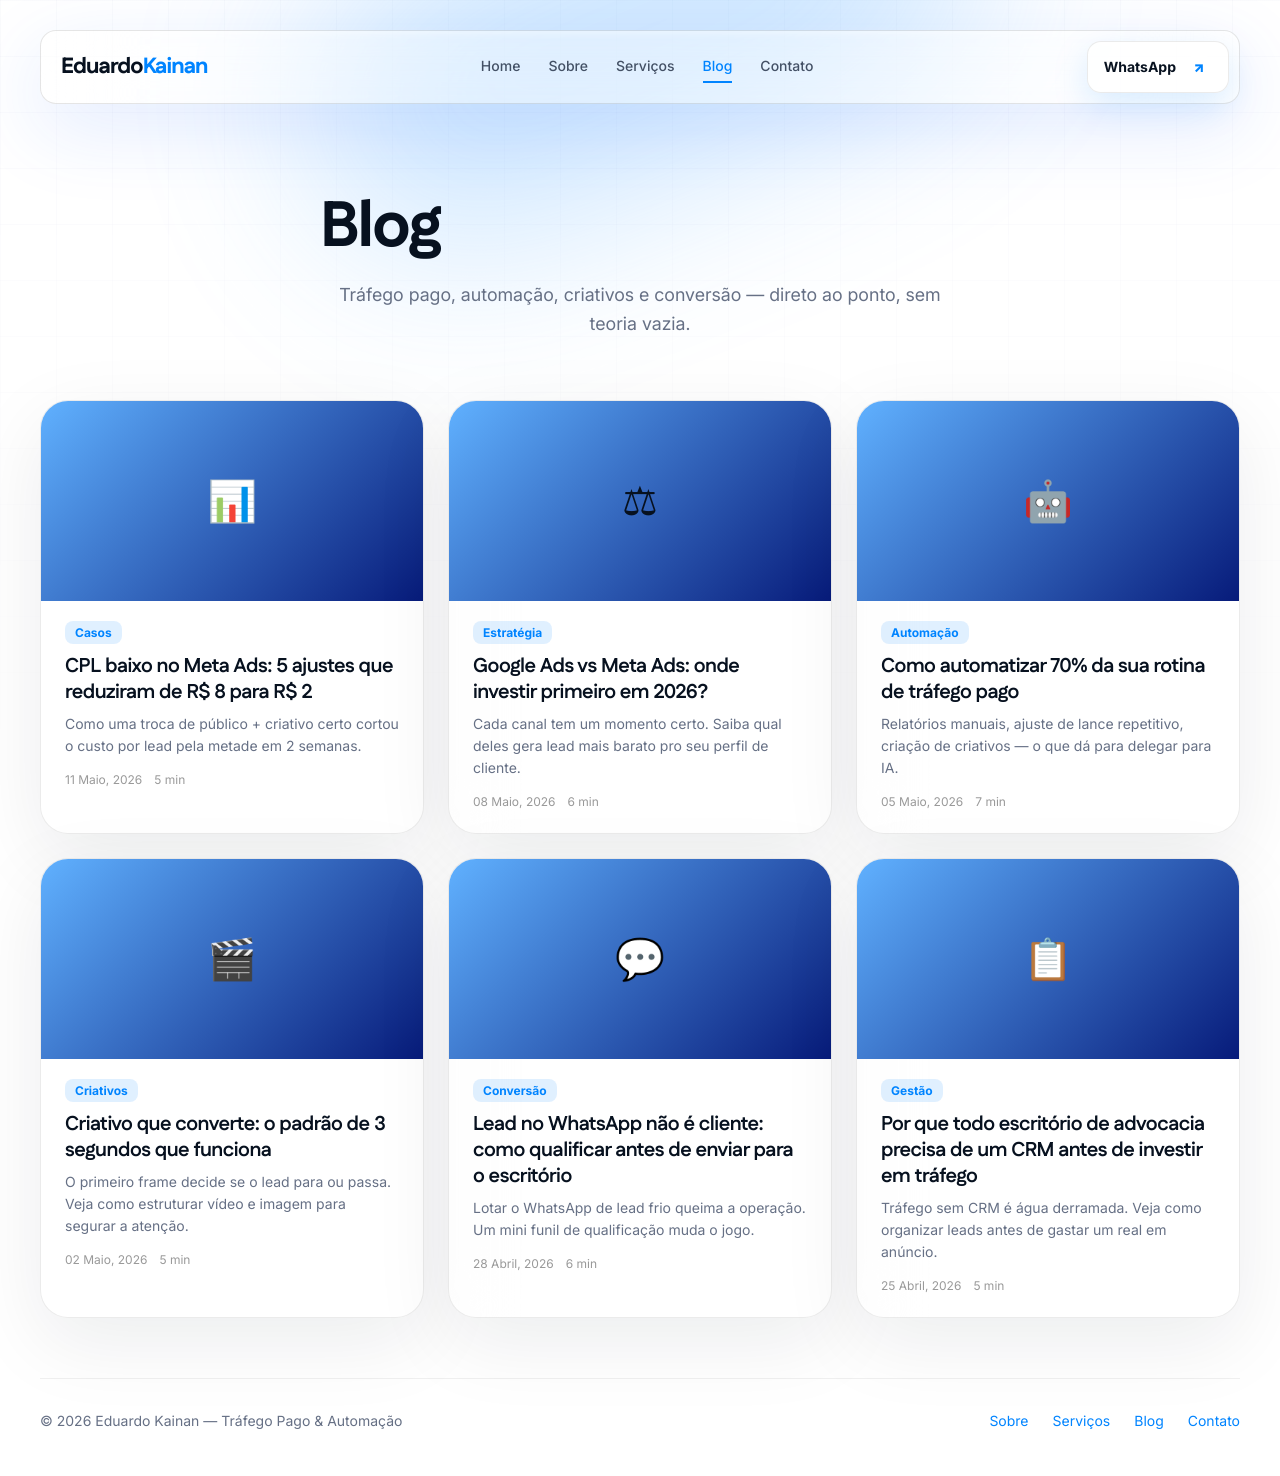
==== blog.html @ 5143cd93 "feat: site completo com blog, servicos, sobre e contato" ====
<!DOCTYPE html>
<html lang="pt-BR">
<head>
  <meta charset="UTF-8" />
  <meta name="viewport" content="width=device-width, initial-scale=1.0" />
  <title>Blog | Eduardo Kainan</title>
  <meta name="description" content="Artigos sobre tráfego pago, automação, Meta Ads, Google Ads e captação de clientes para advogados e prestadores de serviço." />
  <link rel="preconnect" href="https://fonts.googleapis.com">
  <link rel="preconnect" href="https://fonts.gstatic.com" crossorigin>
  <link href="https://fonts.googleapis.com/css2?family=Fustat:wght@700;800&family=Inter:wght@400;500;600;700;800&display=swap" rel="stylesheet">
  <link rel="stylesheet" href="css/style.css">
</head>
<body>
  <main class="page">
    <div class="glow-wrap" aria-hidden="true">
      <div class="glow blog"></div>
      <div class="soft-grid"></div>
    </div>

    <div class="navbar-shell">
      <nav class="navbar" aria-label="Menu principal">
        <a href="/" class="brand">Eduardo<span>Kainan</span></a>
        <div class="nav-links">
          <a href="/">Home</a>
          <a href="sobre">Sobre</a>
          <a href="servicos">Serviços</a>
          <a href="blog.html">Blog</a>
          <a href="contato">Contato</a>
        </div>
        <a class="signup" href="https://wa.me/5500000000000">WhatsApp <span class="arrow">↗</span></a>
      </nav>
    </div>

    <div class="page-header">
      <h1 class="reveal">Blog</h1>
      <p class="reveal">Tráfego pago, automação, criativos e conversão — direto ao ponto, sem teoria vazia.</p>
    </div>

    <div class="container" id="blog-container">
      <div class="blog-grid" id="blog-grid"></div>
    </div>

    <div class="container" id="post-container" style="display: none;">
      <article class="blog-post" id="post-content"></article>
      <div style="text-align: center; padding-bottom: 60px;">
        <a class="ghost-link" href="blog.html" style="font-size: 15px;">← Voltar para o blog</a>
      </div>
    </div>

    <footer class="container">
      <span>&copy; 2026 Eduardo Kainan — Tráfego Pago & Automação</span>
      <div class="footer-links">
        <a href="sobre">Sobre</a>
        <a href="servicos">Serviços</a>
        <a href="blog.html">Blog</a>
        <a href="contato">Contato</a>
      </div>
    </footer>
  </main>

  <script src="js/blog-data.js"></script>
  <script src="js/nav.js"></script>
  <script>
    (function() {
      const grid = document.getElementById('blog-grid');
      const postContainer = document.getElementById('post-container');
      const postContent = document.getElementById('post-content');
      const params = new URLSearchParams(window.location.search);
      const slug = params.get('post');

      if (slug) {
        const post = BLOG_POSTS.find(p => p.slug === slug);
        if (post) {
          grid.style.display = 'none';
          postContainer.style.display = 'block';
          document.title = post.title + ' | Eduardo Kainan';
          postContent.innerHTML = `
            <div class="post-header reveal">
              <span class="tag">${post.category}</span>
              <h1>${post.title}</h1>
              <div class="meta">${post.date} · ${post.readTime} de leitura</div>
            </div>
            <div class="post-content reveal">${post.content}</div>
          `;

          // Add CTA at end of post
          const cta = document.createElement('div');
          cta.className = 'cta-panel reveal';
          cta.style.cssText = 'margin: 50px 0;';
          cta.innerHTML = `
            <div>
              <h2>Gostou do conteúdo?</h2>
              <p>Me chama no WhatsApp pra gente conversar sobre sua estratégia de tráfego pago.</p>
            </div>
            <a class="primary-cta" href="https://wa.me/5500000000000">Falar com Eduardo <span class="arrow">→</span></a>
          `;
          postContent.appendChild(cta);

          // Re-run reveals
          setTimeout(() => {
            document.querySelectorAll('.reveal').forEach(el => el.classList.add('show'));
          }, 100);
          return;
        }
      }

      // Show blog grid
      if (BLOG_POSTS.length === 0) {
        grid.innerHTML = '<p style="text-align:center;color:var(--muted);padding:60px 0;">Nenhum post publicado ainda. Volte em breve!</p>';
      } else {
        BLOG_POSTS.forEach((post, i) => {
          const card = document.createElement('article');
          card.className = 'blog-card reveal';
          card.innerHTML = `
            <div class="card-img">${post.emoji}</div>
            <div class="card-body">
              <span class="tag">${post.category}</span>
              <h3>${post.title}</h3>
              <p>${post.excerpt}</p>
              <div class="meta">
                <span>${post.date}</span>
                <span>${post.readTime}</span>
              </div>
            </div>
          `;
          card.addEventListener('click', () => {
            window.location.href = 'blog.html?post=' + post.slug;
          });
          grid.appendChild(card);
        });
      }

      // Trigger reveals after render
      setTimeout(() => {
        document.querySelectorAll('.reveal').forEach(el => el.classList.add('show'));
      }, 100);
    })();
  </script>
</body>
</html>
---- css/style.css ----
:root {
  --brand: #0084ff;
  --brand-strong: #071B7A;
  --blue-a: #60B1FF;
  --blue-b: #319AFF;
  --ink: #07111F;
  --muted: #667085;
  --line: rgba(0, 0, 0, .10);
  --glass: rgba(255, 255, 255, .30);
  --orange: #FF801E;
  --radius: 28px;
  --radius-sm: 16px;
  --shadow-card: inset 0 4px 4px rgba(255,255,255,.25), 0 24px 80px rgba(16,24,40,.08);
  --shadow-cta: inset 0 4px 4px rgba(255,255,255,.35), 0 24px 56px rgba(0,132,255,.27);
}

* { box-sizing: border-box; }

html {
  scroll-behavior: smooth;
  -webkit-font-smoothing: antialiased;
  text-rendering: geometricPrecision;
}

body {
  margin: 0;
  font-family: Inter, system-ui, -apple-system, BlinkMacSystemFont, sans-serif;
  background: #fff;
  color: var(--ink);
  overflow-x: hidden;
}

a { color: inherit; text-decoration: none; }
img { max-width: 100%; display: block; }

/* ========== PAGE WRAP ========== */
.page {
  position: relative;
  min-height: 100vh;
  background: #fff;
  isolation: isolate;
  overflow: hidden;
}

.glow-wrap {
  position: absolute;
  inset: 0;
  z-index: -2;
  pointer-events: none;
  overflow: hidden;
}

.glow {
  position: absolute;
  border-radius: 999px;
  filter: blur(90px);
  opacity: .55;
  transform: rotate(-22deg);
}

.glow.one {
  width: 520px;
  height: 260px;
  left: -110px;
  top: -80px;
  background: var(--blue-a);
}

.glow.two {
  width: 420px;
  height: 220px;
  left: 170px;
  top: -35px;
  background: var(--blue-b);
  opacity: .36;
}

.glow.blog {
  width: 700px;
  height: 300px;
  left: 50%;
  top: -120px;
  transform: translateX(-50%) rotate(-22deg);
  background: var(--blue-a);
  opacity: .30;
}

.soft-grid {
  position: absolute;
  inset: 0;
  z-index: -1;
  background-image: linear-gradient(rgba(7,27,122,.035) 1px, transparent 1px), linear-gradient(90deg, rgba(7,27,122,.035) 1px, transparent 1px);
  background-size: 56px 56px;
  mask-image: linear-gradient(to bottom, rgba(0,0,0,.55), transparent 55%);
  pointer-events: none;
}

/* ========== NAVBAR ========== */
.navbar-shell {
  position: sticky;
  top: 30px;
  z-index: 50;
  display: flex;
  justify-content: center;
  padding: 0 20px;
  pointer-events: none;
}

.navbar {
  width: 100%;
  max-width: 1200px;
  display: flex;
  align-items: center;
  justify-content: space-between;
  gap: 30px;
  padding: 10px 10px 10px 20px;
  border-radius: var(--radius-sm);
  border: 1px solid rgba(0,0,0,.10);
  background: rgba(255,255,255,.30);
  backdrop-filter: blur(50px);
  -webkit-backdrop-filter: blur(50px);
  box-shadow: inset 0 4px 4px rgba(255,255,255,.25), 0 24px 80px rgba(31,99,255,.13);
  pointer-events: auto;
}

.brand {
  font-family: Fustat, Inter, sans-serif;
  font-weight: 800;
  letter-spacing: -.04em;
  font-size: 22px;
  white-space: nowrap;
}

.brand span { color: var(--brand); }

.nav-links {
  display: flex;
  align-items: center;
  gap: 28px;
  color: #435065;
  font-size: 14px;
  font-weight: 500;
}

.nav-links a {
  padding: 6px 0;
  border-bottom: 2px solid transparent;
  transition: border-color .2s, color .2s;
}

.nav-links a:hover,
.nav-links a.active {
  color: var(--brand);
  border-bottom-color: var(--brand);
}

.signup {
  display: inline-flex;
  align-items: center;
  gap: 10px;
  padding: 12px 16px;
  border-radius: 14px;
  border: 1px solid rgba(0,0,0,.08);
  background: rgba(255,255,255,.45);
  box-shadow: inset 0 4px 4px rgba(255,255,255,.35), 0 12px 36px rgba(0,132,255,.16);
  font-size: 14px;
  font-weight: 700;
  transition: transform .25s ease, box-shadow .25s ease;
}

.signup:hover { transform: translateY(-2px); box-shadow: inset 0 4px 4px rgba(255,255,255,.35), 0 18px 44px rgba(0,132,255,.22); }

.arrow {
  display: grid;
  place-items: center;
  width: 26px;
  height: 26px;
  border-radius: 50%;
  background: #fff;
  color: var(--brand);
  font-weight: 900;
}

/* ========== CONTAINER ========== */
.container {
  width: min(1200px, calc(100% - 56px));
  margin: 0 auto;
  position: relative;
  z-index: 10;
}

/* ========== PAGE HEADER ========== */
.page-header {
  text-align: center;
  padding: 120px 0 60px;
}

.page-header h1 {
  font-family: Fustat, Inter, sans-serif;
  font-weight: 800;
  font-size: clamp(48px, 5vw, 72px);
  line-height: 1.05;
  letter-spacing: -2px;
  margin: 0 0 20px;
}

.page-header p {
  color: var(--muted);
  font-size: 18px;
  max-width: 640px;
  margin: 0 auto;
  line-height: 1.62;
}

/* ========== HERO (home) ========== */
.hero {
  min-height: calc(100vh - 30px);
  display: grid;
  grid-template-columns: minmax(0, .94fr) minmax(360px, 1.06fr);
  align-items: center;
  gap: clamp(24px, 4vw, 80px);
  padding: 112px 0 70px;
}

.hero-left { padding-top: 42px; }

.proof-badge {
  width: fit-content;
  display: inline-flex;
  align-items: center;
  gap: 10px;
  padding: 10px 14px;
  border: 1px solid rgba(0,0,0,.08);
  border-radius: 999px;
  background: rgba(255,255,255,.72);
  backdrop-filter: blur(18px);
  box-shadow: 0 18px 60px rgba(16,24,40,.08);
  font-size: 14px;
  color: #263244;
  margin-bottom: 28px;
}

.stars { letter-spacing: 1px; color: var(--orange); font-size: 14px; }

h1 {
  font-family: Fustat, Inter, sans-serif;
  font-weight: 800;
  font-size: clamp(54px, 5.2vw, 75px);
  line-height: 1.05;
  letter-spacing: -2px;
  margin: 0;
  max-width: 760px;
}

.hero-subtitle {
  margin: 26px 0 34px;
  max-width: 630px;
  color: var(--muted);
  font-size: 18px;
  line-height: 1.62;
  letter-spacing: -1px;
}

.hero-actions {
  display: flex;
  align-items: center;
  gap: 14px;
  flex-wrap: wrap;
}

.primary-cta {
  display: inline-flex;
  align-items: center;
  justify-content: center;
  gap: 14px;
  padding: 17px 18px 17px 24px;
  border-radius: var(--radius-sm);
  border: 1px solid rgba(255,255,255,.28);
  background: rgba(0,132,255,.80);
  color: #fff;
  font-weight: 800;
  backdrop-filter: blur(2px);
  box-shadow: var(--shadow-cta);
  transition: transform .25s ease, box-shadow .25s ease;
}

.primary-cta:hover {
  transform: scale(1.02);
  box-shadow: inset 0 4px 4px rgba(255,255,255,.35), 0 32px 72px rgba(0,132,255,.34);
}

.primary-cta .arrow { width: 34px; height: 34px; color: var(--brand); }

.ghost-link {
  display: inline-flex;
  align-items: center;
  color: #344054;
  font-weight: 700;
  padding: 16px 10px;
}

.hero-right {
  position: relative;
  min-height: 660px;
  display: grid;
  place-items: center;
}

.orb-video {
  position: absolute;
  width: min(820px, 108vw);
  height: auto;
  transform: scale(1.25) translate(5%, -1%);
  mix-blend-mode: screen;
  filter: hue-rotate(-55deg) saturate(250%) brightness(1.2) contrast(1.1);
  opacity: .98;
  pointer-events: none;
  z-index: 0;
}

.portrait-card {
  position: relative;
  z-index: 3;
  width: min(440px, 72%);
  aspect-ratio: 9 / 16;
  border-radius: 30px;
  overflow: hidden;
  background: rgba(255,255,255,.34);
  border: 1px solid rgba(0,0,0,.08);
  box-shadow: inset 0 4px 4px rgba(255,255,255,.25), 0 34px 100px rgba(0,37,99,.20);
  backdrop-filter: blur(24px);
  animation: portraitFloat 6s ease-in-out infinite alternate;
}

.portrait-card img {
  width: 100%;
  height: 100%;
  display: block;
  object-fit: cover;
}

@keyframes portraitFloat {
  from { transform: translateY(12px) rotate(-1.5deg); }
  to { transform: translateY(-12px) rotate(1.5deg); }
}

.metric-pill {
  position: absolute;
  z-index: 4;
  padding: 16px 18px;
  border-radius: 18px;
  border: 1px solid rgba(0,0,0,.08);
  background: rgba(255,255,255,.42);
  backdrop-filter: blur(40px);
  box-shadow: inset 0 4px 4px rgba(255,255,255,.25), 0 24px 70px rgba(16,24,40,.12);
  color: #111827;
}

.metric-pill strong {
  display: block;
  font-family: Fustat, Inter, sans-serif;
  font-size: 28px;
  letter-spacing: -1.5px;
  line-height: 1;
}

.metric-pill span { font-size: 12px; color: #667085; font-weight: 700; }
.metric-a { left: 4%; top: 22%; }
.metric-b { right: 2%; bottom: 20%; }

.logos {
  padding: 10px 0 54px;
  text-align: center;
}

.logos p {
  margin: 0 0 30px;
  color: #667085;
  font-size: 14px;
  font-weight: 600;
}

.logo-row {
  display: flex;
  justify-content: center;
  align-items: center;
  gap: min(100px, 6vw);
  flex-wrap: wrap;
  opacity: .56;
  filter: grayscale(1);
}

.logo-row svg { height: 30px; width: auto; }

/* ========== SECTION ========== */
.section {
  padding: 92px 0;
  border-top: 1px solid rgba(0,0,0,.06);
}

.section-head {
  display: flex;
  justify-content: space-between;
  gap: 30px;
  align-items: end;
  margin-bottom: 34px;
}

.section h2 {
  font-family: Fustat, Inter, sans-serif;
  font-size: clamp(38px, 4vw, 64px);
  letter-spacing: -2px;
  line-height: 1.03;
  margin: 0;
  max-width: 780px;
}

.section-head p {
  max-width: 460px;
  margin: 0;
  color: var(--muted);
  line-height: 1.65;
  letter-spacing: -.4px;
}

/* ========== CARDS GRID ========== */
.cards {
  display: grid;
  grid-template-columns: repeat(3, 1fr);
  gap: 18px;
}

.cards-2 {
  display: grid;
  grid-template-columns: repeat(2, 1fr);
  gap: 18px;
}

.glass-card {
  border-radius: var(--radius);
  border: 1px solid rgba(0,0,0,.08);
  background: rgba(255,255,255,.42);
  backdrop-filter: blur(30px);
  box-shadow: var(--shadow-card);
  overflow: hidden;
  min-height: 520px;
  transition: transform .3s ease, box-shadow .3s ease;
}

.glass-card:hover {
  transform: translateY(-8px);
  box-shadow: inset 0 4px 4px rgba(255,255,255,.25), 0 34px 100px rgba(0,132,255,.13);
}

.glass-card img {
  display: block;
  width: 100%;
  height: 390px;
  object-fit: cover;
}

.glass-card .card-body { padding: 24px; }

.glass-card h3 {
  font-family: Fustat, Inter, sans-serif;
  font-size: 25px;
  margin: 0 0 8px;
  letter-spacing: -1px;
}

.glass-card p {
  color: var(--muted);
  line-height: 1.58;
  margin: 0;
}

.glass-card.card-sm { min-height: auto; }
.glass-card.card-sm img { height: 240px; }

/* ========== CTA PANEL ========== */
.cta-panel {
  margin: 80px 0 40px;
  padding: clamp(34px, 6vw, 74px);
  border-radius: 34px;
  border: 1px solid rgba(0,0,0,.08);
  background: linear-gradient(135deg, rgba(255,255,255,.66), rgba(255,255,255,.30));
  backdrop-filter: blur(40px);
  box-shadow: inset 0 4px 4px rgba(255,255,255,.25), 0 34px 100px rgba(0,132,255,.13);
  display: grid;
  grid-template-columns: 1fr auto;
  align-items: center;
  gap: 30px;
  overflow: hidden;
  position: relative;
}

.cta-panel:before {
  content: '';
  position: absolute;
  width: 360px;
  height: 180px;
  right: -90px;
  top: -70px;
  border-radius: 50%;
  filter: blur(55px);
  background: rgba(49,154,255,.34);
}

.cta-panel h2 {
  position: relative;
  z-index: 1;
  font-family: Fustat, Inter, sans-serif;
  font-size: clamp(36px, 4.6vw, 68px);
  line-height: 1;
  letter-spacing: -2px;
  margin: 0 0 16px;
  max-width: 850px;
}

.cta-panel p {
  position: relative;
  z-index: 1;
  color: var(--muted);
  margin: 0;
  line-height: 1.65;
  max-width: 650px;
}

.cta-panel .primary-cta {
  position: relative;
  z-index: 1;
  white-space: nowrap;
}

/* ========== FOOTER ========== */
footer {
  padding: 34px 0 46px;
  color: #667085;
  display: flex;
  justify-content: space-between;
  gap: 20px;
  flex-wrap: wrap;
  font-size: 14px;
  border-top: 1px solid rgba(0,0,0,.06);
}

footer a { color: var(--brand); }
footer a:hover { text-decoration: underline; }

.footer-links {
  display: flex;
  gap: 24px;
}

/* ========== BLOG ========== */
.blog-grid {
  display: grid;
  grid-template-columns: repeat(3, 1fr);
  gap: 24px;
  padding-bottom: 60px;
}

.blog-card {
  border-radius: var(--radius);
  border: 1px solid rgba(0,0,0,.08);
  background: rgba(255,255,255,.42);
  backdrop-filter: blur(30px);
  box-shadow: var(--shadow-card);
  overflow: hidden;
  transition: transform .3s ease, box-shadow .3s ease;
  cursor: pointer;
}

.blog-card:hover {
  transform: translateY(-6px);
  box-shadow: inset 0 4px 4px rgba(255,255,255,.25), 0 34px 100px rgba(0,132,255,.13);
}

.blog-card .card-img {
  height: 200px;
  background: linear-gradient(135deg, var(--blue-a), var(--brand-strong));
  display: flex;
  align-items: center;
  justify-content: center;
  font-size: 40px;
}

.blog-card .card-body { padding: 20px 24px 24px; }

.blog-card .tag {
  display: inline-block;
  padding: 4px 10px;
  border-radius: 8px;
  background: rgba(0,132,255,.12);
  color: var(--brand);
  font-size: 12px;
  font-weight: 700;
  margin-bottom: 10px;
}

.blog-card h3 {
  font-family: Fustat, Inter, sans-serif;
  font-size: 20px;
  margin: 0 0 8px;
  letter-spacing: -.5px;
  line-height: 1.3;
}

.blog-card p {
  color: var(--muted);
  font-size: 14px;
  line-height: 1.58;
  margin: 0;
}

.blog-card .meta {
  margin-top: 14px;
  font-size: 12px;
  color: #999;
  display: flex;
  gap: 12px;
}

/* ========== BLOG POST ========== */
.blog-post {
  max-width: 760px;
  margin: 0 auto;
  padding: 40px 0 80px;
}

.blog-post .post-header {
  text-align: center;
  margin-bottom: 50px;
}

.blog-post .post-header .tag {
  display: inline-block;
  padding: 6px 14px;
  border-radius: 8px;
  background: rgba(0,132,255,.12);
  color: var(--brand);
  font-size: 13px;
  font-weight: 700;
  margin-bottom: 16px;
}

.blog-post .post-header h1 {
  font-size: clamp(32px, 4vw, 52px);
  max-width: 100%;
  text-align: center;
  margin-bottom: 16px;
}

.blog-post .post-header .meta {
  color: var(--muted);
  font-size: 14px;
}

.blog-post .post-content {
  font-size: 17px;
  line-height: 1.75;
  color: #222;
}

.blog-post .post-content h2 {
  font-family: Fustat, Inter, sans-serif;
  font-size: 28px;
  letter-spacing: -1px;
  margin: 48px 0 16px;
}

.blog-post .post-content h3 {
  font-family: Fustat, Inter, sans-serif;
  font-size: 22px;
  letter-spacing: -.5px;
  margin: 36px 0 12px;
}

.blog-post .post-content p {
  margin: 0 0 20px;
}

.blog-post .post-content ul, .blog-post .post-content ol {
  margin: 0 0 20px;
  padding-left: 24px;
}

.blog-post .post-content li {
  margin-bottom: 8px;
}

.blog-post .post-content blockquote {
  margin: 24px 0;
  padding: 20px 24px;
  border-left: 4px solid var(--brand);
  background: rgba(0,132,255,.06);
  border-radius: 12px;
  font-style: italic;
  color: #333;
}

/* ========== CONTACT ========== */
.contact-grid {
  display: grid;
  grid-template-columns: 1fr 1fr;
  gap: 40px;
  padding-bottom: 60px;
}

.contact-info .glass-card {
  min-height: auto;
  padding: 32px;
}

.contact-info .glass-card .card-body { padding: 0; }

.contact-info .glass-card h3 {
  margin-bottom: 16px;
}

.contact-info .glass-card p {
  margin-bottom: 12px;
  display: flex;
  align-items: center;
  gap: 10px;
}

.contact-method {
  display: flex;
  align-items: center;
  gap: 14px;
  padding: 16px 18px;
  border-radius: var(--radius-sm);
  border: 1px solid rgba(0,0,0,.08);
  background: rgba(255,255,255,.45);
  margin-top: 16px;
  transition: transform .2s;
}

.contact-method:hover {
  transform: translateY(-3px);
}

/* ========== SOBRE / SERVICOS ========== */
.content-page {
  padding: 20px 0 80px;
}

.content-page .content-body {
  max-width: 860px;
  margin: 0 auto;
}

.content-page .content-body p {
  font-size: 17px;
  line-height: 1.75;
  color: #222;
  margin: 0 0 20px;
}

.content-page .content-body h2 {
  font-family: Fustat, Inter, sans-serif;
  font-size: 32px;
  letter-spacing: -1px;
  margin: 48px 0 16px;
}

/* ========== ANIMATIONS ========== */
.reveal {
  opacity: 0;
  transform: translateY(22px);
  transition: opacity .72s ease, transform .72s ease;
}

.reveal.show { opacity: 1; transform: translateY(0); }

/* ========== RESPONSIVE ========== */
@media (max-width: 980px) {
  .container { width: min(100% - 32px, 760px); }
  .navbar { gap: 16px; padding: 10px 10px 10px 16px; }
  .nav-links { display: none; }
  .hero {
    grid-template-columns: 1fr;
    padding-top: 92px;
    gap: 18px;
  }
  .hero-left { padding-top: 0; }
  .hero-right { min-height: 620px; }
  .portrait-card { width: min(390px, 76%); }
  .orb-video { width: min(760px, 150vw); transform: scale(1.16); }
  .section-head { display: block; }
  .section-head p { margin-top: 16px; }
  .cards, .cards-2, .blog-grid, .contact-grid { grid-template-columns: 1fr; }
  .glass-card { min-height: auto; }
  .glass-card img { height: 520px; }
  .glass-card.card-sm img { height: 340px; }
  .cta-panel { grid-template-columns: 1fr; text-align: center; }
  .cta-panel .primary-cta { justify-content: center; }
  .cta-panel:before { display: none; }
}

@media (max-width: 560px) {
  .navbar-shell { top: 14px; }
  .brand { font-size: 19px; }
  .signup { padding: 10px 12px; font-size: 13px; }
  .hero { padding-top: 74px; }
  h1 { font-size: 47px; letter-spacing: -1.6px; }
  .hero-right { min-height: 500px; }
  .portrait-card { width: min(320px, 80%); border-radius: 24px; }
  .metric-pill { display: none; }
  .logos { padding-bottom: 34px; }
  .logo-row { gap: 32px; }
  .glass-card img { height: 430px; }
  .glass-card.card-sm img { height: 260px; }
  footer { display: block; text-align: center; }
  footer span { display: block; margin-bottom: 8px; }
  .footer-links { justify-content: center; }
  .blog-post .post-content { font-size: 16px; }
}
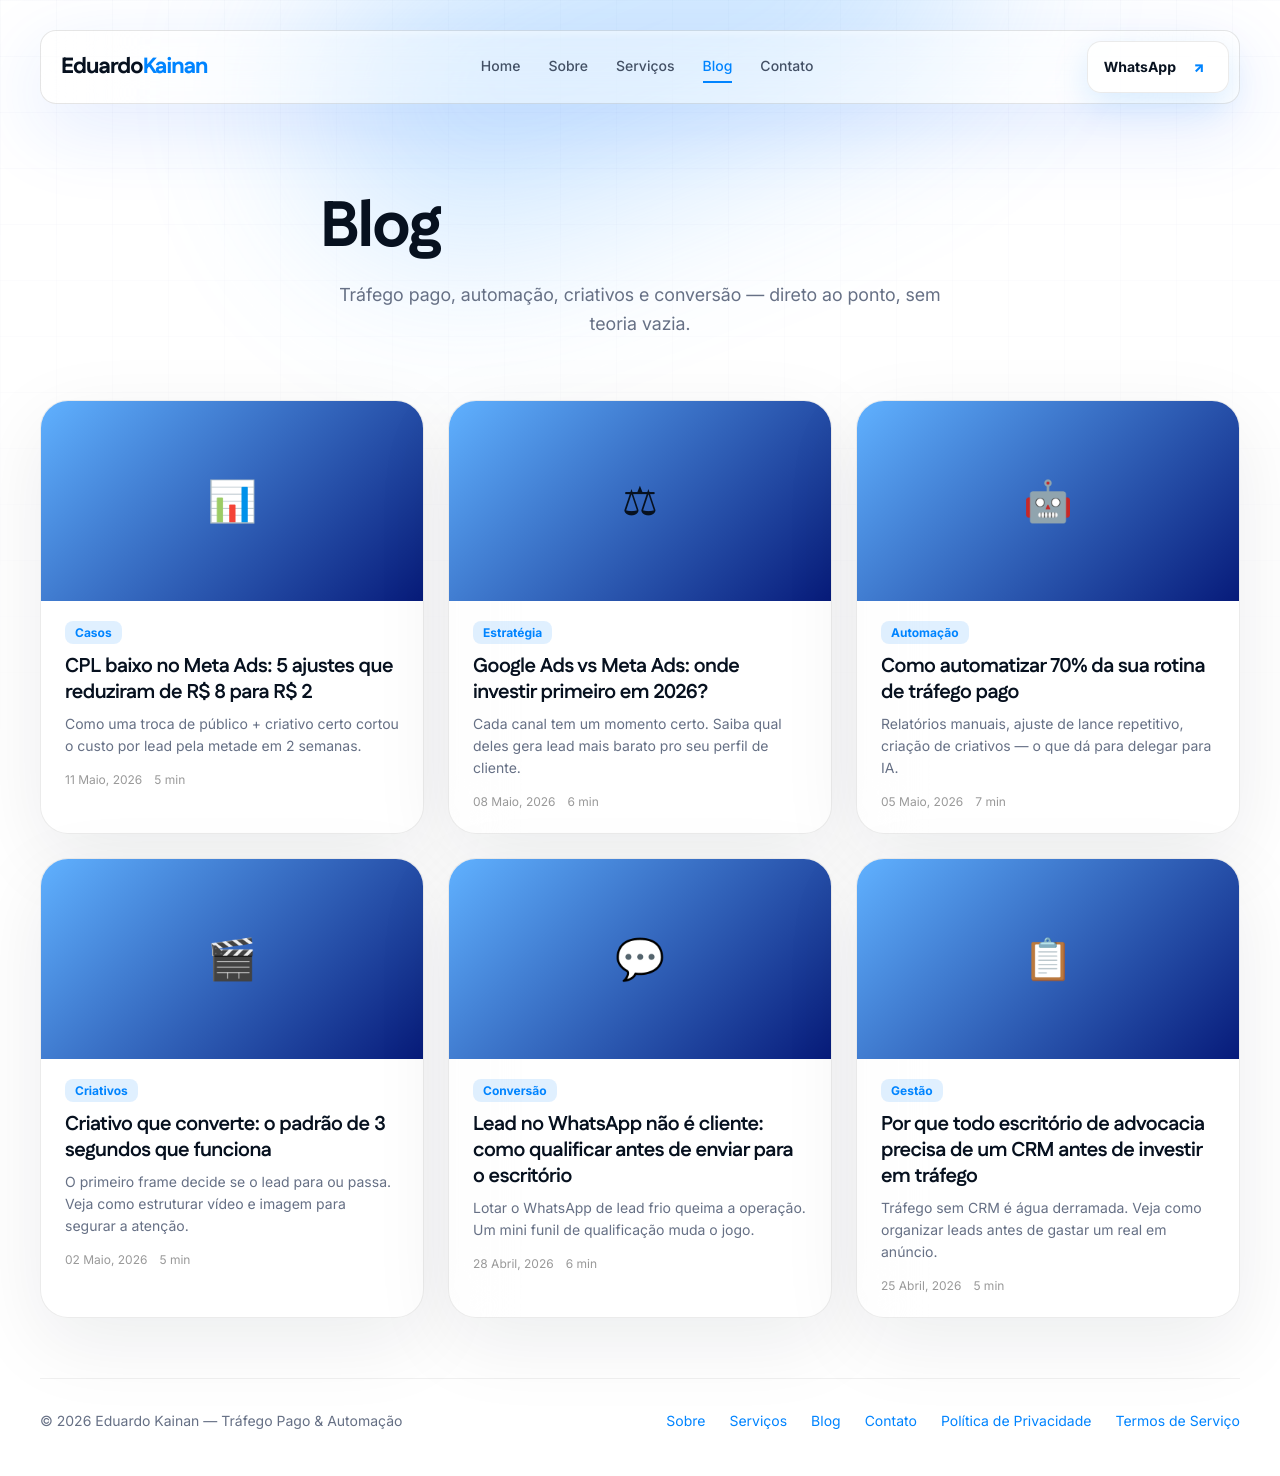
==== commit 404baa34: "feat: add privacy policy and terms pages" ====
--- a/blog.html
+++ b/blog.html
@@ -54,6 +54,8 @@
         <a href="servicos">Serviços</a>
         <a href="blog.html">Blog</a>
         <a href="contato">Contato</a>
+        <a href="politica-privacidade">Política de Privacidade</a>
+        <a href="termos-servico">Termos de Serviço</a>
       </div>
     </footer>
   </main>
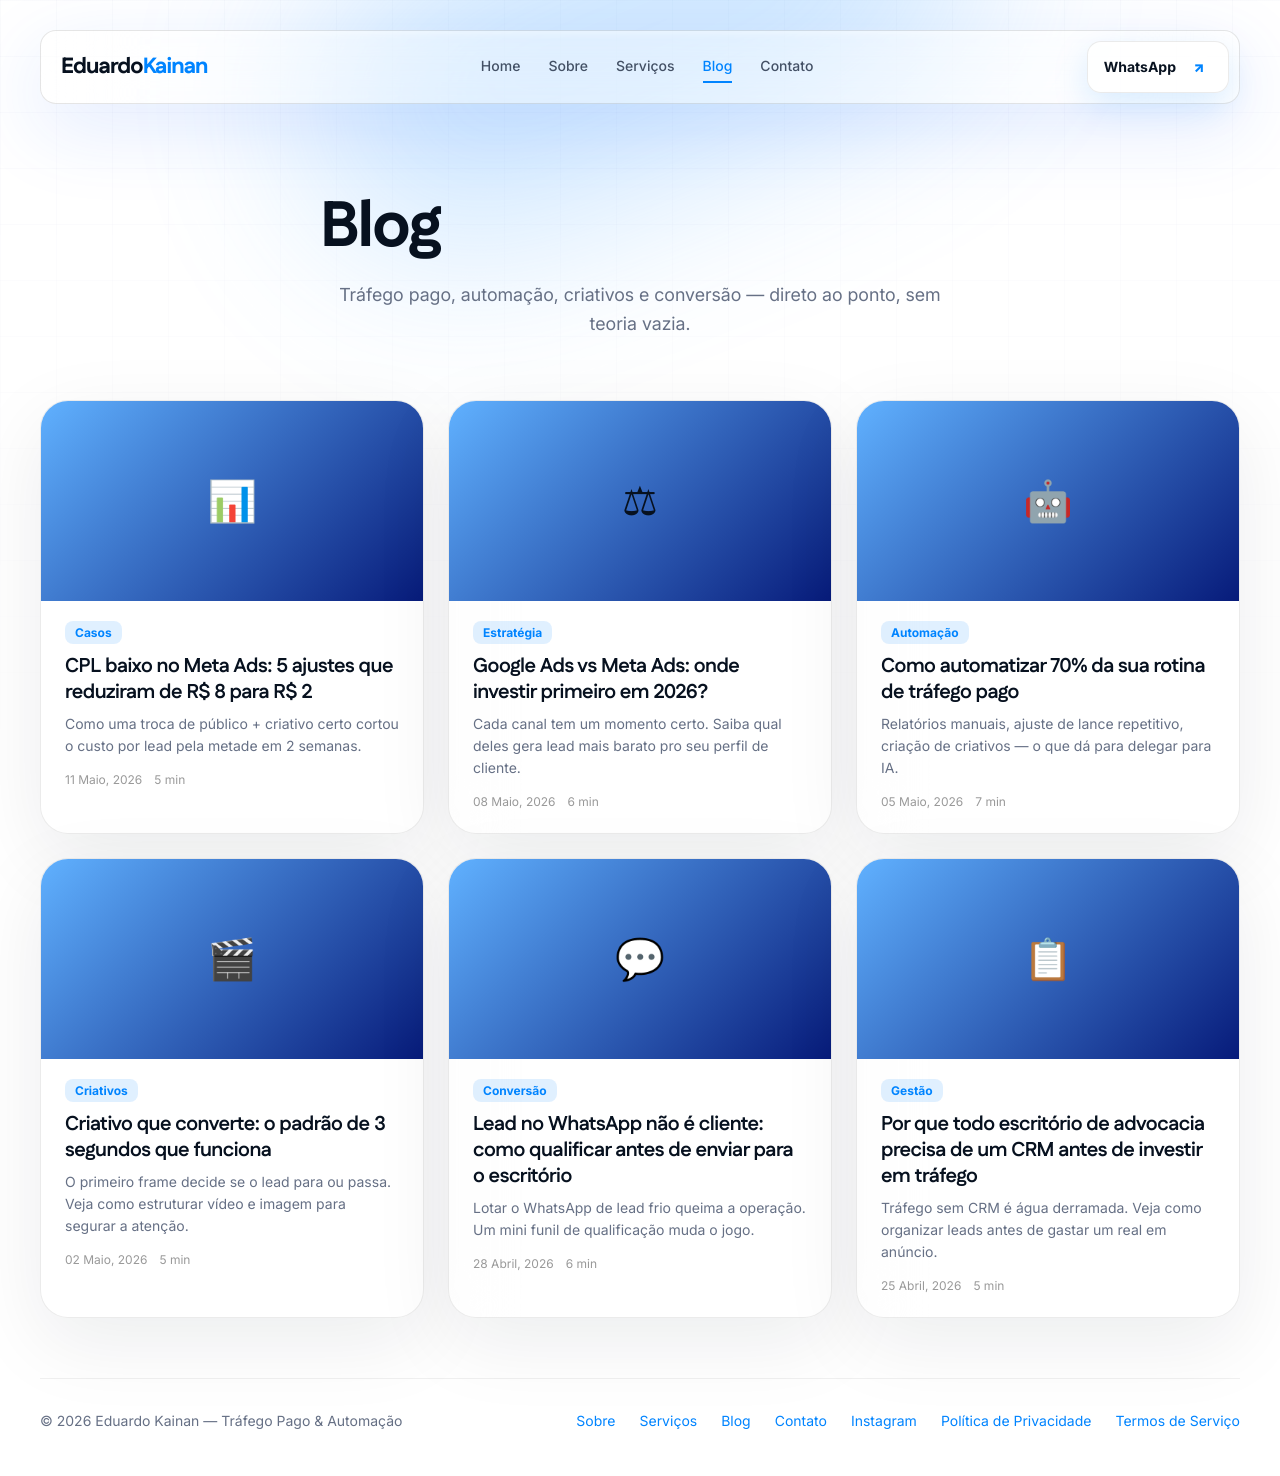
==== commit ce173dd8: "chore: update contact links" ====
--- a/blog.html
+++ b/blog.html
@@ -27,7 +27,7 @@
           <a href="blog.html">Blog</a>
           <a href="contato">Contato</a>
         </div>
-        <a class="signup" href="https://wa.me/5500000000000">WhatsApp <span class="arrow">↗</span></a>
+        <a class="signup" href="https://wa.me/5562985328488">WhatsApp <span class="arrow">↗</span></a>
       </nav>
     </div>
 
@@ -54,6 +54,7 @@
         <a href="servicos">Serviços</a>
         <a href="blog.html">Blog</a>
         <a href="contato">Contato</a>
+        <a href="https://www.instagram.com/eduardu.ads/" target="_blank" rel="noopener">Instagram</a>
         <a href="politica-privacidade">Política de Privacidade</a>
         <a href="termos-servico">Termos de Serviço</a>
       </div>
@@ -94,7 +95,7 @@
               <h2>Gostou do conteúdo?</h2>
               <p>Me chama no WhatsApp pra gente conversar sobre sua estratégia de tráfego pago.</p>
             </div>
-            <a class="primary-cta" href="https://wa.me/5500000000000">Falar com Eduardo <span class="arrow">→</span></a>
+            <a class="primary-cta" href="https://wa.me/5562985328488">Falar com Eduardo <span class="arrow">→</span></a>
           `;
           postContent.appendChild(cta);
 
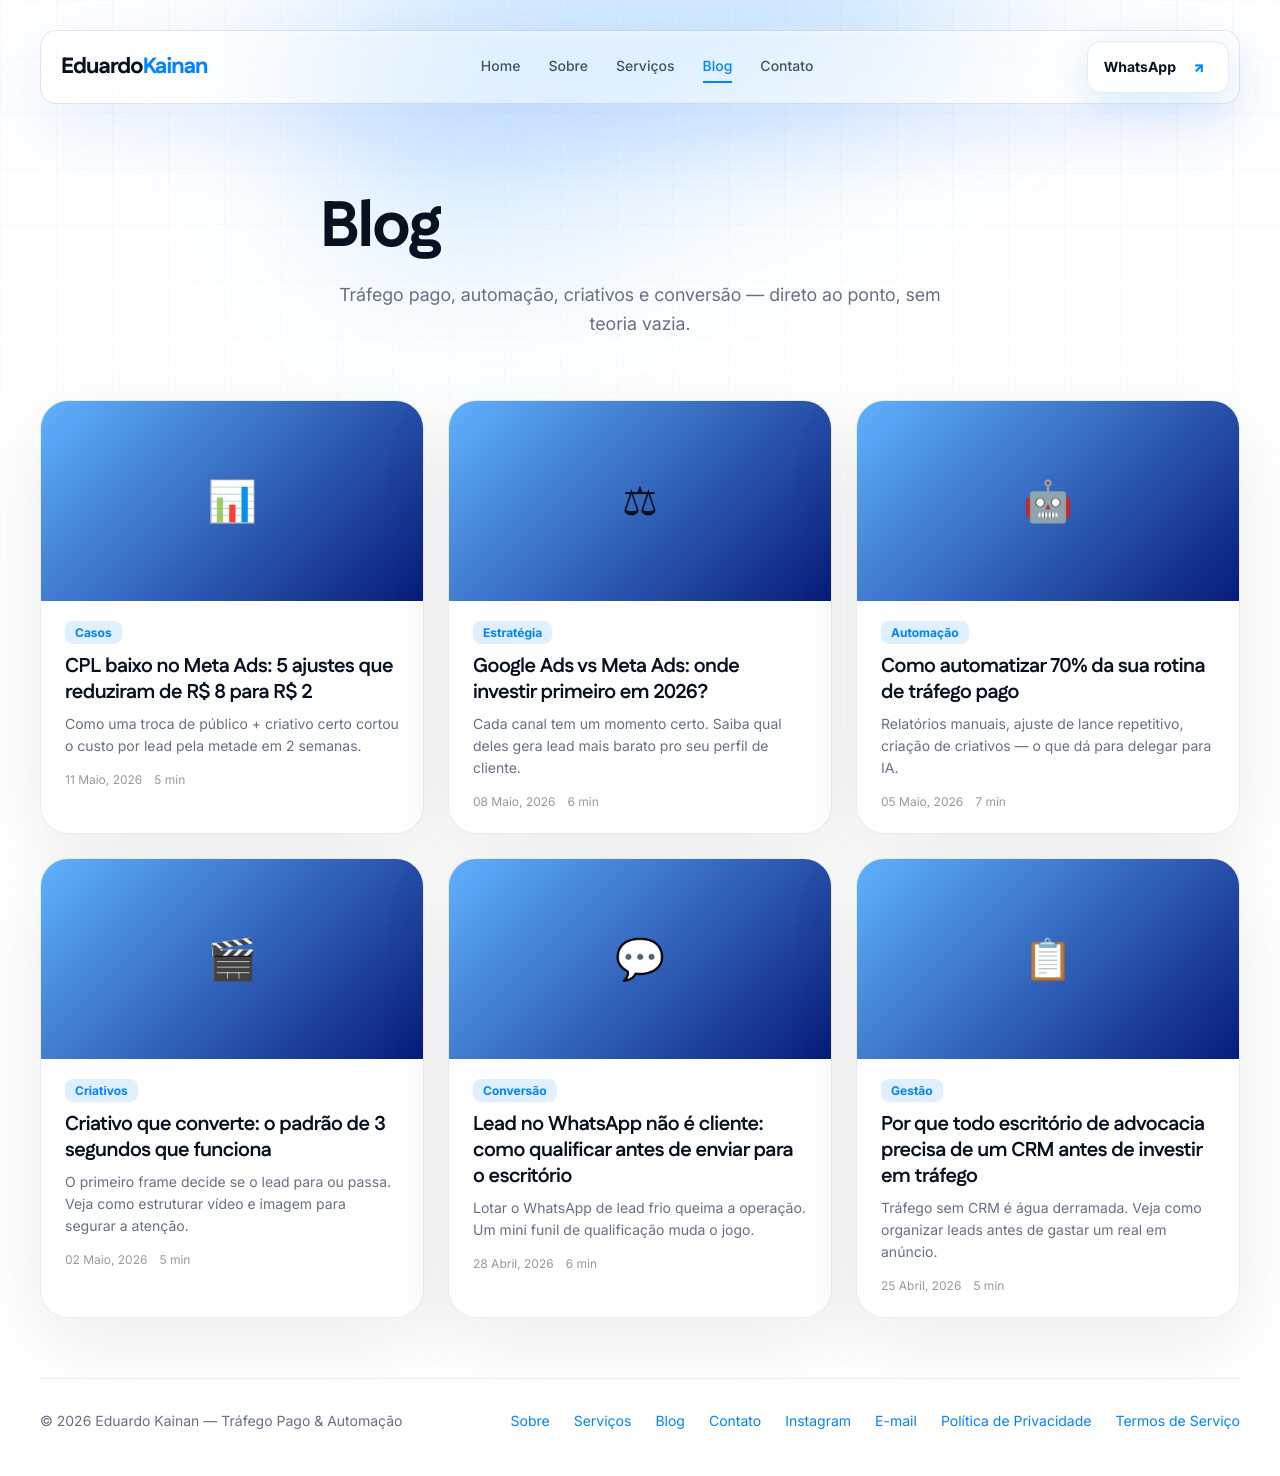
==== commit 8c55f68b: "chore: add contact email" ====
--- a/blog.html
+++ b/blog.html
@@ -55,6 +55,7 @@
         <a href="blog.html">Blog</a>
         <a href="contato">Contato</a>
         <a href="https://www.instagram.com/eduardu.ads/" target="_blank" rel="noopener">Instagram</a>
+        <a href="mailto:gestor@edukainan.com">E-mail</a>
         <a href="politica-privacidade">Política de Privacidade</a>
         <a href="termos-servico">Termos de Serviço</a>
       </div>
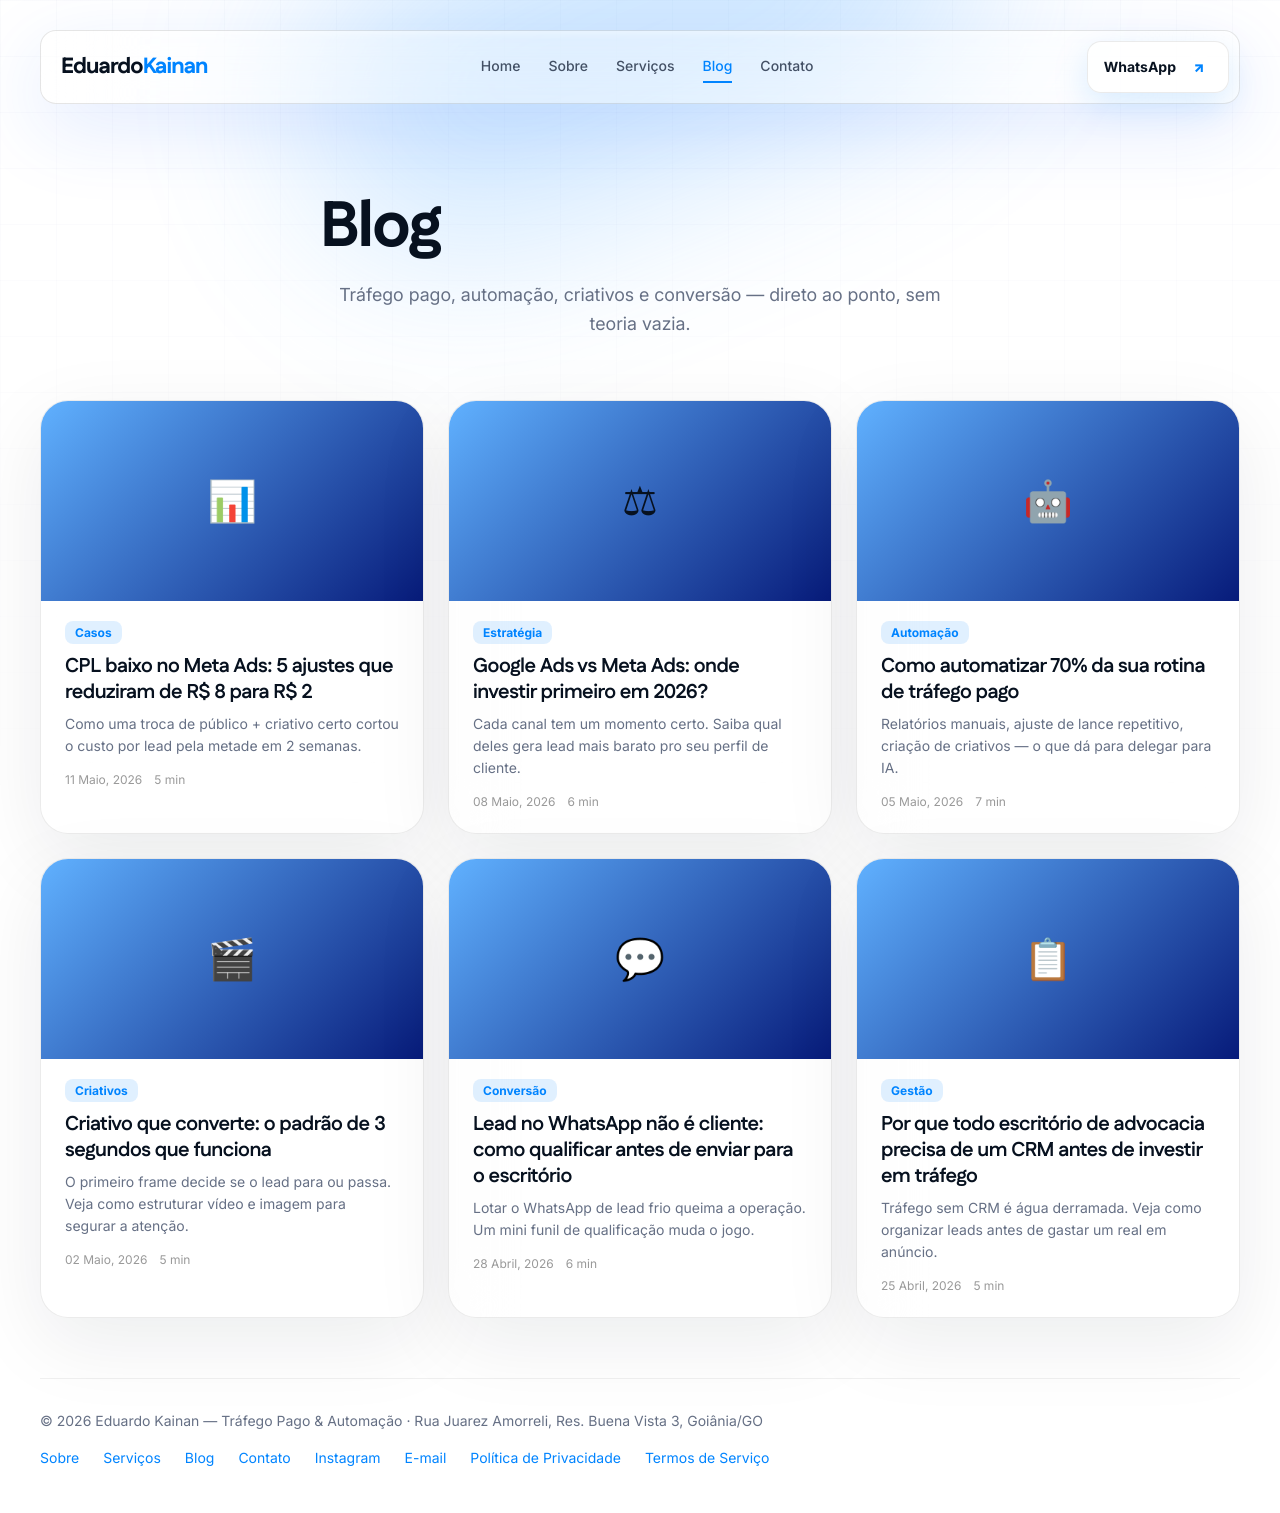
==== commit bf432bbb: "chore: add temporary business address" ====
--- a/blog.html
+++ b/blog.html
@@ -48,7 +48,7 @@
     </div>
 
     <footer class="container">
-      <span>&copy; 2026 Eduardo Kainan — Tráfego Pago & Automação</span>
+      <span>&copy; 2026 Eduardo Kainan — Tráfego Pago & Automação · Rua Juarez Amorreli, Res. Buena Vista 3, Goiânia/GO</span>
       <div class="footer-links">
         <a href="sobre">Sobre</a>
         <a href="servicos">Serviços</a>
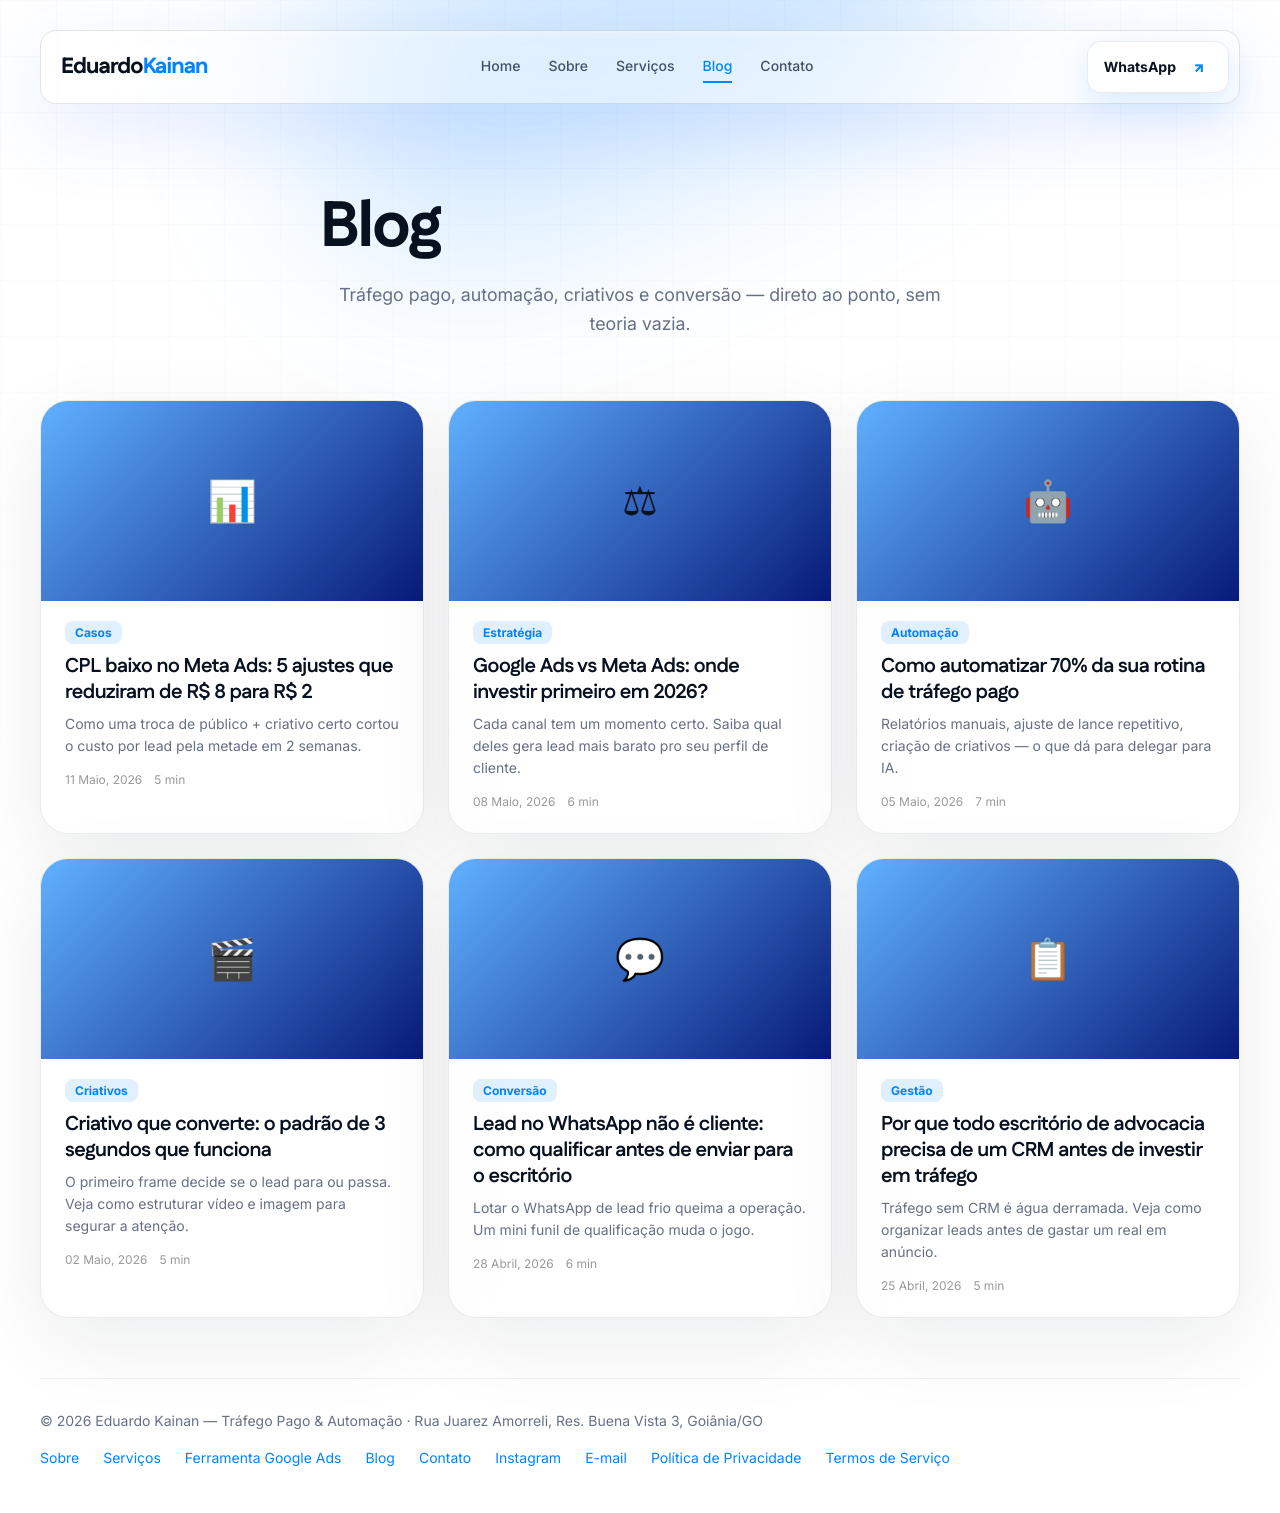
==== commit a383bd7c: "feat: add Google Ads API tool page" ====
--- a/blog.html
+++ b/blog.html
@@ -52,6 +52,7 @@
       <div class="footer-links">
         <a href="sobre">Sobre</a>
         <a href="servicos">Serviços</a>
+        <a href="google-ads-api">Ferramenta Google Ads</a>
         <a href="blog.html">Blog</a>
         <a href="contato">Contato</a>
         <a href="https://www.instagram.com/eduardu.ads/" target="_blank" rel="noopener">Instagram</a>
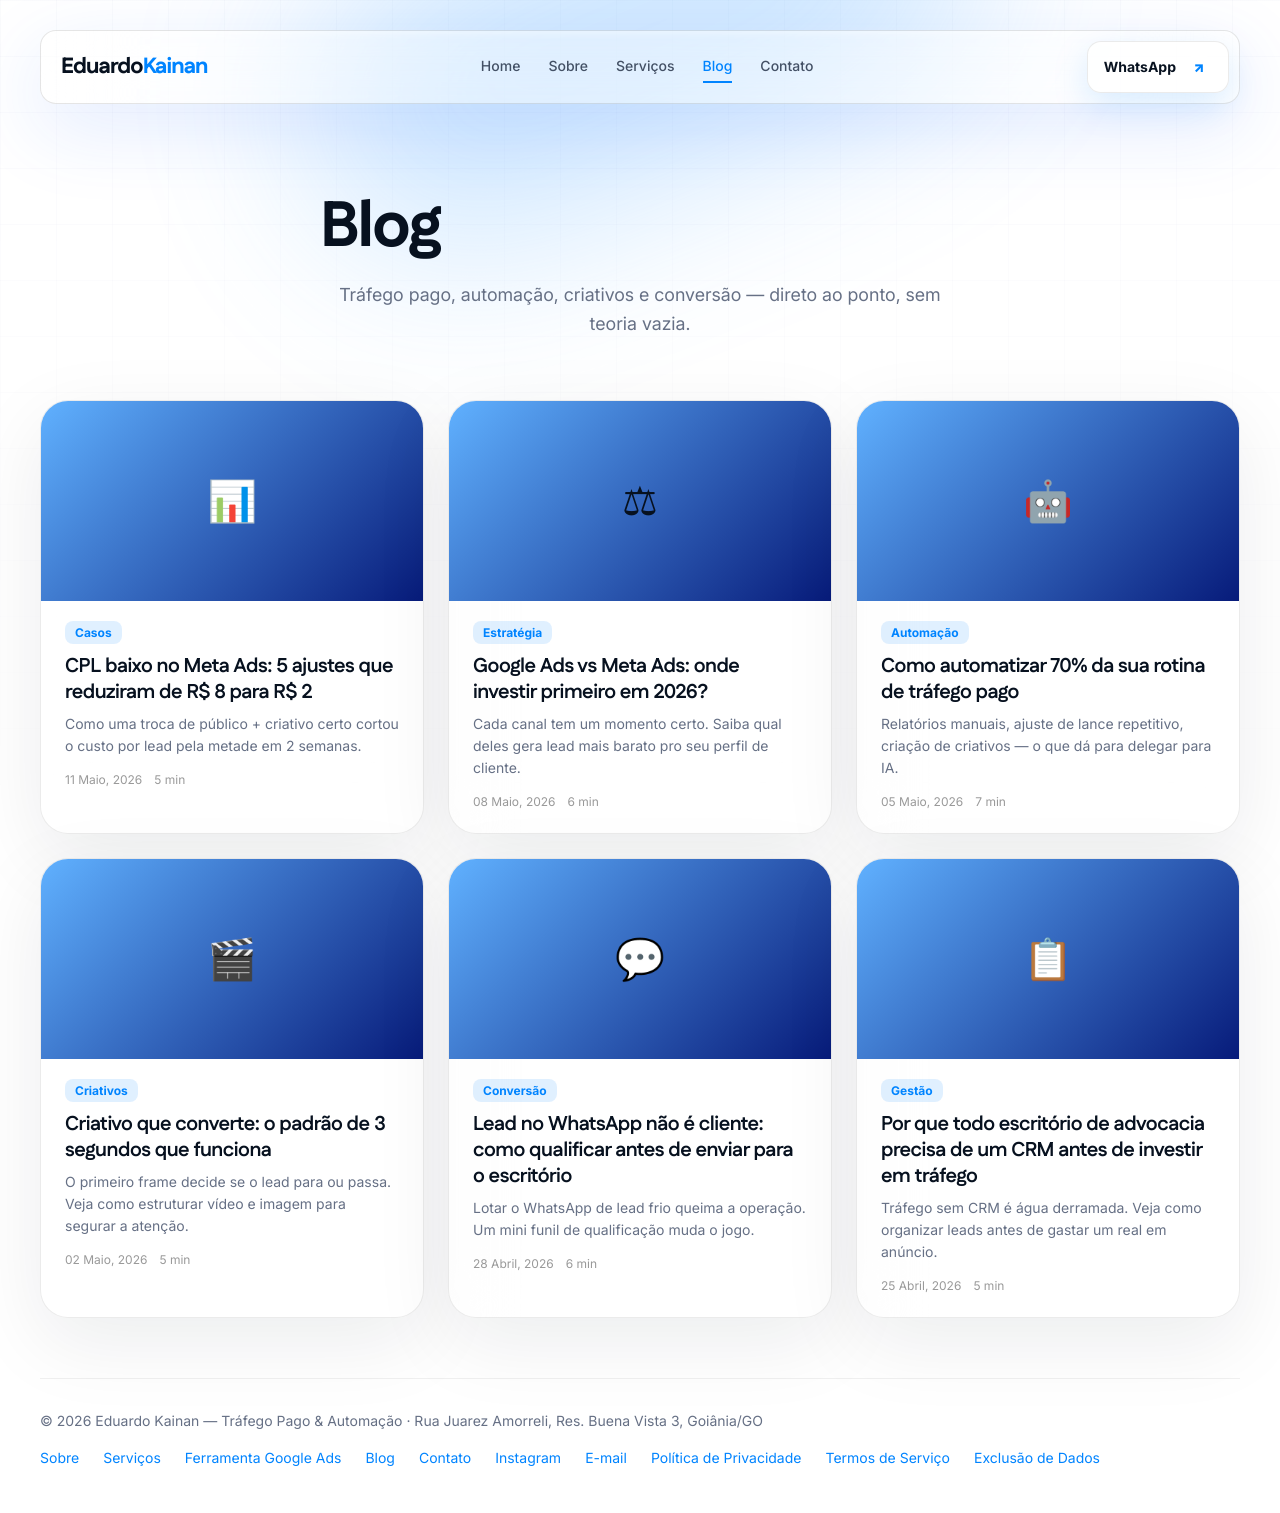
==== commit aeb8da9d: "feat: add Meta data deletion page and app icon" ====
--- a/blog.html
+++ b/blog.html
@@ -59,6 +59,7 @@
         <a href="mailto:gestor@edukainan.com">E-mail</a>
         <a href="politica-privacidade">Política de Privacidade</a>
         <a href="termos-servico">Termos de Serviço</a>
+        <a href="exclusao-dados">Exclusão de Dados</a>
       </div>
     </footer>
   </main>
